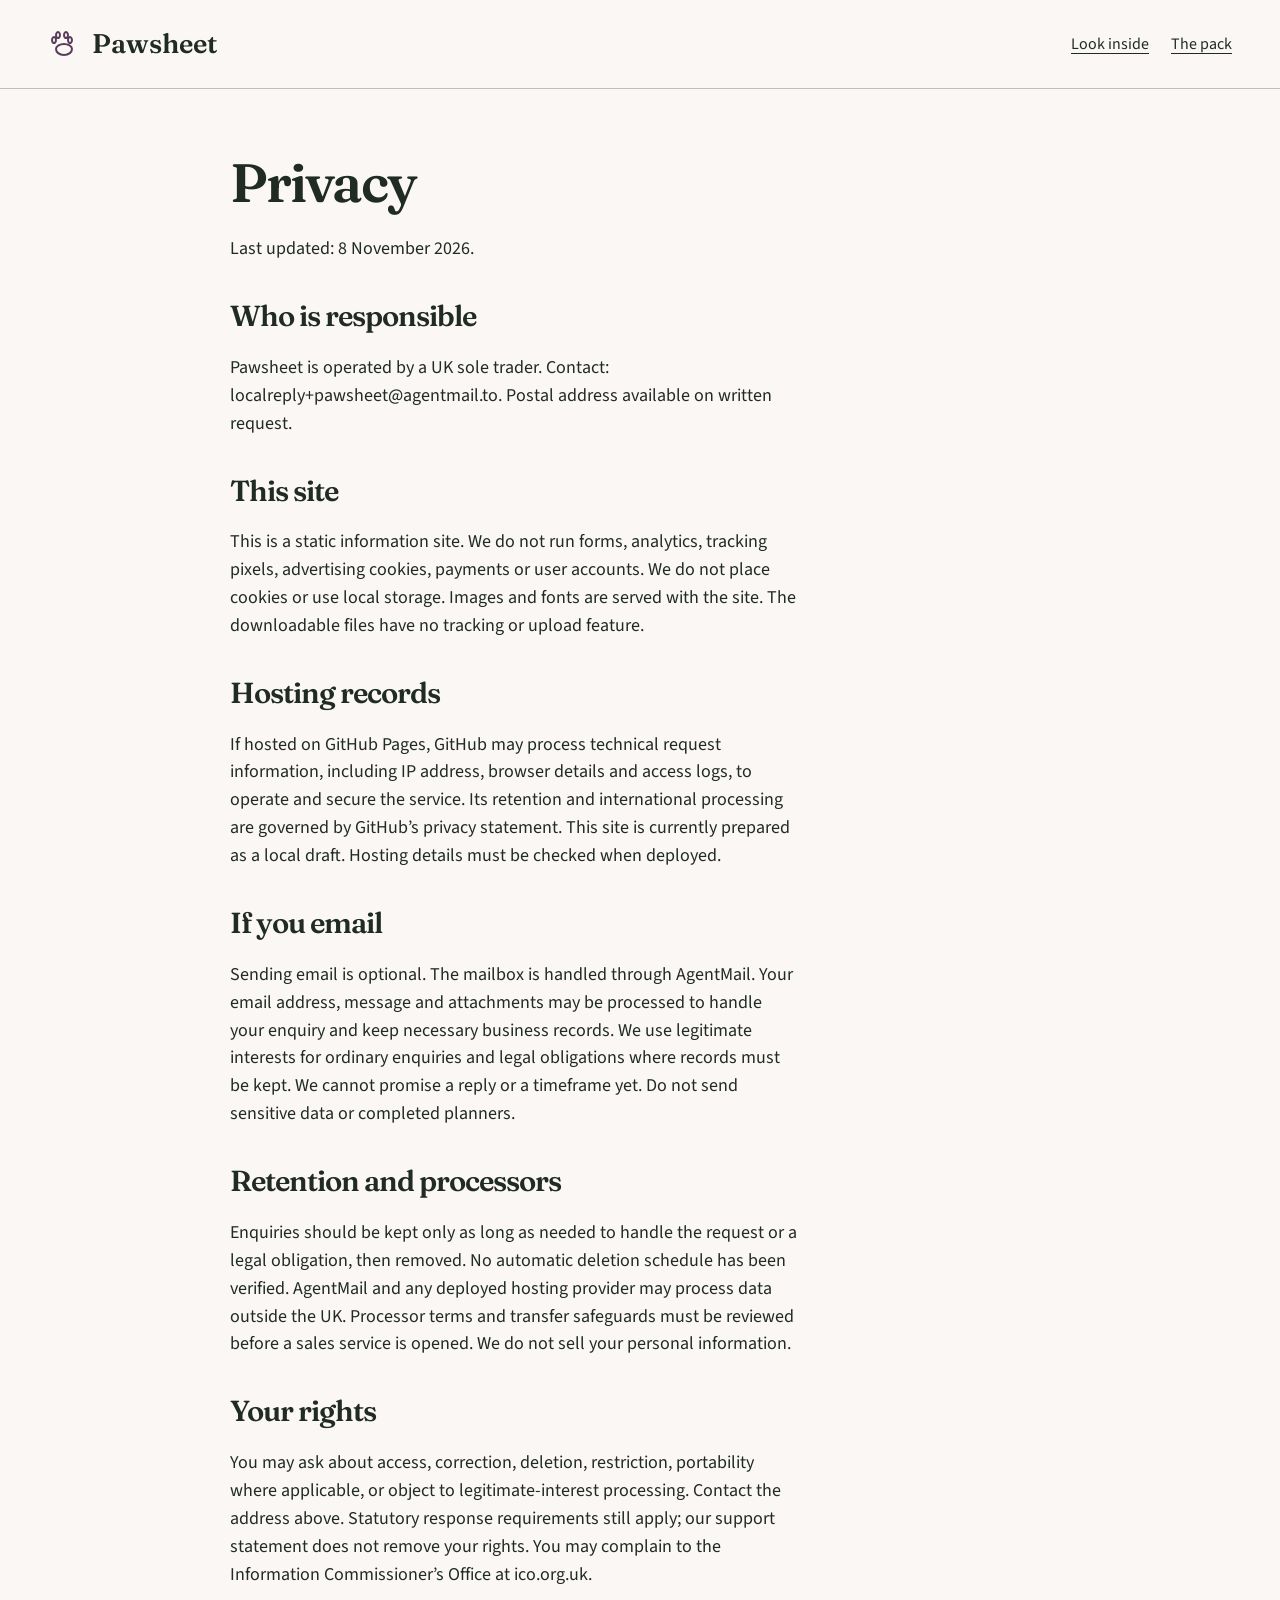
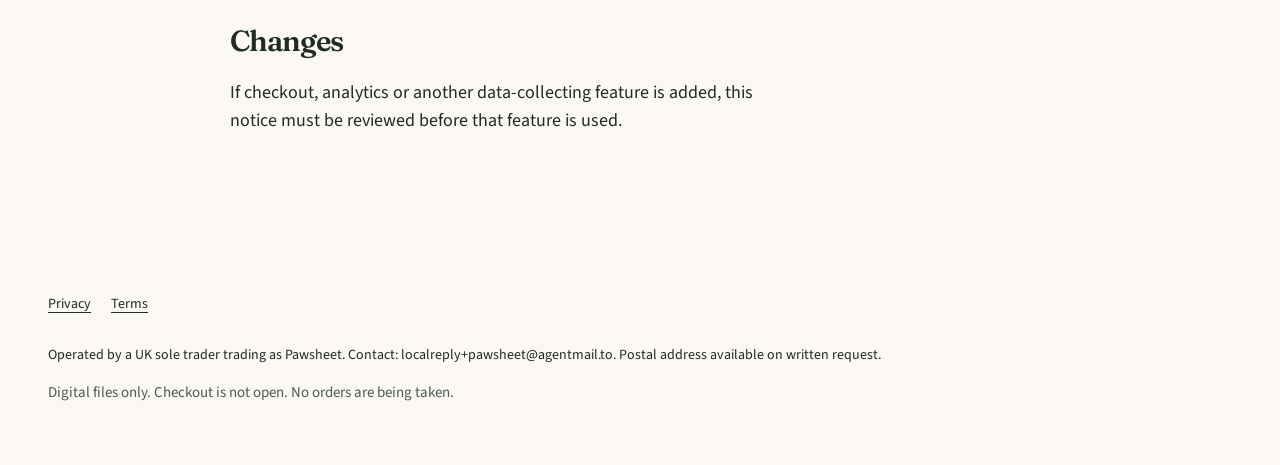
==== privacy.html @ e4074ee9 "Launch Pawsheet coming-soon page (no checkout, no downloads)" ====
<!doctype html><html lang="en-GB"><head><meta charset="utf-8"><meta name="viewport" content="width=device-width, initial-scale=1"><meta http-equiv="Content-Security-Policy" content="default-src 'none'; script-src 'none'; style-src 'self'; font-src 'self'; img-src 'self'; connect-src 'self'; object-src 'none'; base-uri 'none'; form-action 'none'"><meta name="referrer" content="strict-origin-when-cross-origin"><title>Privacy | Pawsheet</title><meta name="description" content="Privacy for Pawsheet"><meta property="og:title" content="Privacy | Pawsheet"><meta property="og:description" content="Privacy for Pawsheet"><meta property="og:type" content="website"><meta property="og:image" content="https://evanturner557-del.github.io/pawsheet/assets/preview-1.webp"><link rel="canonical" href="https://evanturner557-del.github.io/pawsheet/"><link rel="icon" type="image/svg+xml" href="assets/mark.svg"><link rel="stylesheet" href="assets/tokens.css"><link rel="stylesheet" href="assets/site.css"></head><body><a class="skip" href="#main">Skip to content</a><header><div class="wrap nav"><a class="logo" href="index.html"><img src="assets/mark.svg" width="32" height="32" alt="">Pawsheet</a><nav aria-label="Main navigation" class="navlinks"><a href="index.html#inside">Look inside</a><a href="index.html#details">The pack</a></nav></div></header><main id="main" class="wrap document"><h1>Privacy</h1><p>Last updated: 8 November 2026.</p><h2>Who is responsible</h2><p>Pawsheet is operated by a UK sole trader. Contact: localreply+pawsheet@agentmail.to. Postal address available on written request.</p><h2>This site</h2><p>This is a static information site. We do not run forms, analytics, tracking pixels, advertising cookies, payments or user accounts. We do not place cookies or use local storage. Images and fonts are served with the site. The downloadable files have no tracking or upload feature.</p><h2>Hosting records</h2><p>If hosted on GitHub Pages, GitHub may process technical request information, including IP address, browser details and access logs, to operate and secure the service. Its retention and international processing are governed by GitHub’s privacy statement. This site is currently prepared as a local draft. Hosting details must be checked when deployed.</p><h2>If you email</h2><p>Sending email is optional. The mailbox is handled through AgentMail. Your email address, message and attachments may be processed to handle your enquiry and keep necessary business records. We use legitimate interests for ordinary enquiries and legal obligations where records must be kept. We cannot promise a reply or a timeframe yet. Do not send sensitive data or completed planners.</p><h2>Retention and processors</h2><p>Enquiries should be kept only as long as needed to handle the request or a legal obligation, then removed. No automatic deletion schedule has been verified. AgentMail and any deployed hosting provider may process data outside the UK. Processor terms and transfer safeguards must be reviewed before a sales service is opened. We do not sell your personal information.</p><h2>Your rights</h2><p>You may ask about access, correction, deletion, restriction, portability where applicable, or object to legitimate-interest processing. Contact the address above. Statutory response requirements still apply; our support statement does not remove your rights. You may complain to the Information Commissioner’s Office at ico.org.uk.</p><h2>Changes</h2><p>If checkout, analytics or another data-collecting feature is added, this notice must be reviewed before that feature is used.</p></main><footer><div class="wrap"><nav class="footerlinks" aria-label="Legal"><a href="privacy.html">Privacy</a><a href="terms.html">Terms</a></nav><p class="legal">Operated by a UK sole trader trading as Pawsheet. Contact: localreply+pawsheet@agentmail.to. Postal address available on written request.</p><p class="quiet">Digital files only. Checkout is not open. No orders are being taken.</p></div></footer></body></html>
---- assets/tokens.css ----
:root{--primary:#5a3d5c;--accent:#f3c9a0;--paper:#fbf7f4;--ink:#202b25;--muted:#4b5c50;--line:#b8c3b8;--soft:#edf1e9;--success:#28603d;--warning:#795400;--danger:#9b2525;--neutral-0:#ffffff;--neutral-1:#f8f9f7;--neutral-2:#eff1ed;--neutral-3:#e0e5de;--neutral-4:#c5cec2;--neutral-5:#8a9787;--neutral-6:#62705f;--neutral-7:#3d4b3b;--neutral-8:#202b20;}
---- assets/site.css ----
@font-face{font-family:Text;src:url(fonts/source-sans-3-latin-wght-normal.woff2) format('woff2');font-display:swap}@font-face{font-family:Display;src:url(fonts/fraunces-latin-wght-normal.woff2) format('woff2');font-display:swap}*{box-sizing:border-box}html{scroll-behavior:smooth}body{margin:0;background:var(--paper);color:var(--ink);font-family:Text,Arial,sans-serif;font-size:18px;line-height:1.55}a{color:inherit;text-underline-offset:4px}a:hover{text-decoration-thickness:2px}a:focus-visible,button:focus-visible,summary:focus-visible{outline:3px solid var(--primary);outline-offset:5px}img{max-width:100%;height:auto;display:block}h1,h2,h3,p{margin-top:0}h1,h2{font-family:Display,serif;font-weight:600;letter-spacing:-.035em;line-height:1.06}h1{font-size:clamp(44px,5.8vw,76px);max-width:12ch;margin-bottom:24px}h2{font-size:clamp(34px,4vw,48px);margin-bottom:22px}h3{font-size:23px;line-height:1.2;letter-spacing:-.015em}p{max-width:63ch}button,a{touch-action:manipulation}button{font-family:inherit}button[disabled]{opacity:1;cursor:not-allowed;background:var(--primary);color:#fff;border:2px solid var(--primary);padding:14px 25px;border-radius:6px;font-size:18px;font-weight:700;min-height:52px}header{border-bottom:1px solid var(--line)}.wrap{width:min(1184px,calc(100% - 64px));margin-inline:auto}.nav{display:flex;align-items:center;justify-content:space-between;min-height:88px;gap:20px}.logo{display:flex;align-items:center;gap:12px;font-family:Display,serif;font-size:27px;text-decoration:none;font-weight:600}.logo img{width:32px;height:32px}.navlinks{display:flex;gap:22px}.navlinks a{font-size:16px;min-height:44px;display:inline-flex;align-items:center}.skip{position:absolute;left:-9999px;top:10px;background:white;padding:12px;z-index:9}.skip:focus{left:12px}.hero{display:grid;grid-template-columns:1fr 1fr;gap:70px;align-items:center;padding:64px 0 72px}.eyebrow{font-size:12px;letter-spacing:.14em;font-weight:700;color:var(--primary);margin-bottom:20px}.lede{font-size:21px;line-height:1.5;max-width:38ch}.pricebar{display:flex;gap:23px;align-items:center;margin:26px 0 12px}.price{font-size:34px;font-weight:700;letter-spacing:-.04em;line-height:1}.price small{display:block;font-size:14px;font-weight:400;letter-spacing:0;margin-top:7px;line-height:1.4}.quiet{font-size:15px;color:var(--muted)}.hero-visual{margin:0;position:relative;background:var(--accent);padding:26px 34px 18px;border-radius:100px 8px 8px 8px}.hero-visual img{width:100%;box-shadow:0 14px 35px #0002;border:1px solid #22372b30}.hero-visual figcaption{font-size:13px;margin-top:18px;font-weight:600;color:var(--ink);line-height:1.4}.strip{background:var(--primary);color:white}.strip .wrap{display:flex;justify-content:space-between;gap:20px;padding-block:21px;font-size:16px}.section{padding:88px 0}.sectionhead{max-width:650px}.proofgrid{display:grid;grid-template-columns:1fr 1fr;gap:32px;margin-top:38px}.proof{margin:0}.proofpic{background:white;border:1px solid var(--line);padding:26px;border-radius:8px}.proofpic img{max-height:560px;width:100%;object-fit:contain;object-position:top}.proof figcaption{padding:18px 0}.proof figcaption strong{display:block;font-size:22px;margin-bottom:7px}.proof figcaption span{font-size:17px;color:var(--muted)}.how{background:var(--soft);border-block:1px solid var(--line)}.steps{display:grid;grid-template-columns:repeat(3,1fr);gap:36px;margin-top:36px;counter-reset:step}.step img{height:160px;width:100%;object-fit:cover;object-position:top;border:1px solid var(--line);margin-bottom:25px;background:white}.step h3:before{counter-increment:step;content:'0' counter(step) ' / ';color:var(--primary);font-size:15px}.step p{font-size:17px}.pricegrid{display:grid;grid-template-columns:1fr 1fr;gap:90px;align-items:start}.pricecard{background:#fff;border:1px solid var(--primary);border-top:7px solid var(--primary);padding:35px;border-radius:6px}.pricecard .large{font-size:54px;line-height:1;letter-spacing:-.05em;font-weight:700;margin:24px 0 12px}.list{padding-left:21px}.list li{margin-bottom:11px}.fine{font-size:15px}.faq{max-width:840px;margin:auto}.faq details{border-bottom:1px solid var(--line);padding:10px 0}.faq summary{font-weight:600;cursor:pointer;min-height:52px;padding:12px 32px 12px 0;line-height:1.5;font-size:20px}.faq details p{padding-right:30px;font-size:17px}.final{text-align:center;background:var(--accent);padding:62px 20px}.final p{margin-inline:auto}.final h2{max-width:20ch;margin-inline:auto}footer{padding:40px 0 46px;font-size:14px}.footerlinks{display:flex;gap:20px;flex-wrap:wrap;margin-bottom:18px}.footerlinks a{min-height:44px;display:flex;align-items:center}.legal{max-width:900px;overflow-wrap:anywhere}main.document{max-width:820px;padding:65px 0 90px}.document h1{font-size:54px;max-width:none}.document h2{font-size:29px;margin-top:38px}.document p,.document li{font-size:18px}.badge{font-size:14px;font-weight:600;color:var(--primary)}.sr{position:absolute;width:1px;height:1px;overflow:hidden;clip:rect(0,0,0,0)}@media(max-width:800px){.wrap{width:calc(100% - 40px)}.hero{gap:34px;padding:40px 0 45px}.nav{min-height:72px}.logo{font-size:24px}.navlinks{gap:14px}.navlinks a{font-size:14px}.hero-visual{padding:24px 20px 16px;border-top-left-radius:65px}.lede{font-size:19px}.section{padding:60px 0}.pricegrid{gap:35px}.steps{gap:22px}.pricecard{padding:25px}.proofpic{padding:18px}}@media(max-width:600px){.hero{display:block;padding-top:32px}.eyebrow{font-size:10px;margin-bottom:15px}h1{font-size:45px;max-width:12ch;margin-bottom:19px}.hero .lede{font-size:18px;line-height:1.5;margin-bottom:18px}.hero-visual{margin-top:32px;padding:26px 30px 17px}.pricebar{margin:21px 0 10px;gap:21px}.price{font-size:31px}.quiet{font-size:14px}.navlinks a{font-size:13px}.navlinks a:last-child{display:none}.logo{font-size:23px}.strip .wrap{display:grid;grid-template-columns:1fr;gap:8px;padding-block:20px}.proofgrid,.steps,.pricegrid{grid-template-columns:1fr;gap:24px}.proofgrid{margin-top:28px}.step{display:grid;grid-template-columns:86px 1fr;column-gap:19px}.step img{grid-row:1/3;height:118px;margin:0}.step h3{font-size:21px;margin-bottom:10px}.step p{font-size:16px}.pricegrid{gap:30px}.section{padding:52px 0}.proofpic img{max-height:430px}.final{padding:46px 20px}.document h1{font-size:40px}.document h2{font-size:27px}.navlinks{gap:10px}.legal{font-size:13px}.faq summary{font-size:18px}}@media(prefers-reduced-motion:reduce){html{scroll-behavior:auto}}
.glance{font-size:17px;line-height:1.5;background:var(--soft);border-left:4px solid var(--primary);padding:12px 16px;margin:0 0 22px;max-width:56ch}
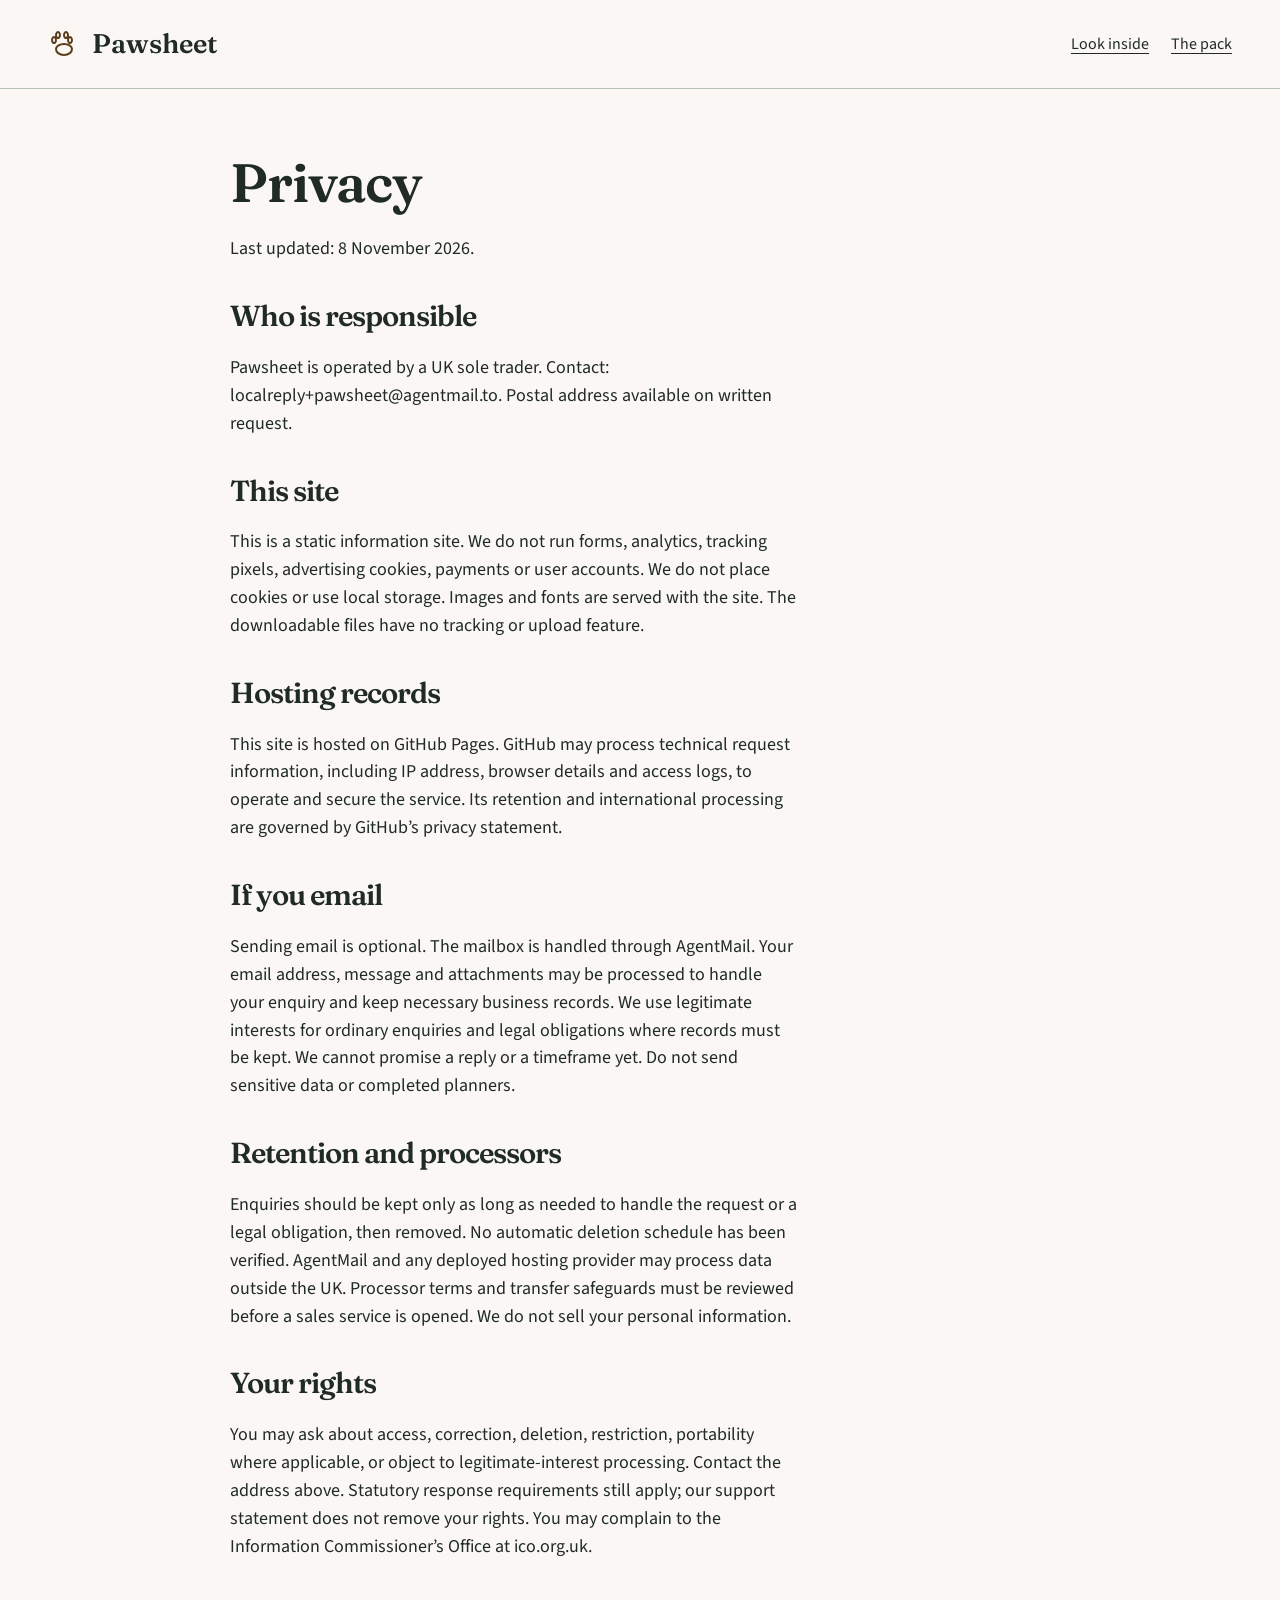
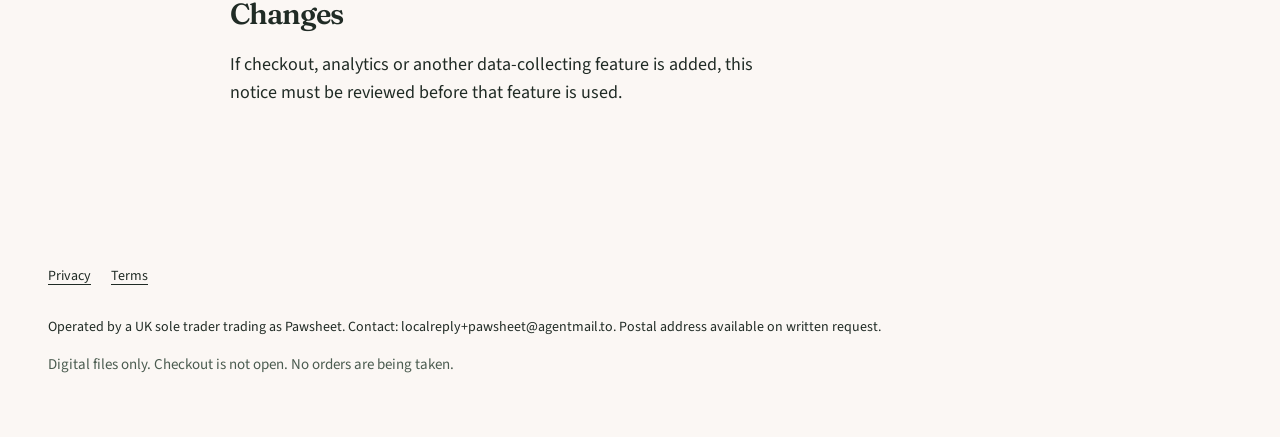
==== commit 5c8ac1ff: "Brown palette (no plum), H1 fits on small phones, plain privacy wording" ====
--- a/privacy.html
+++ b/privacy.html
@@ -1 +1 @@
-<!doctype html><html lang="en-GB"><head><meta charset="utf-8"><meta name="viewport" content="width=device-width, initial-scale=1"><meta http-equiv="Content-Security-Policy" content="default-src 'none'; script-src 'none'; style-src 'self'; font-src 'self'; img-src 'self'; connect-src 'self'; object-src 'none'; base-uri 'none'; form-action 'none'"><meta name="referrer" content="strict-origin-when-cross-origin"><title>Privacy | Pawsheet</title><meta name="description" content="Privacy for Pawsheet"><meta property="og:title" content="Privacy | Pawsheet"><meta property="og:description" content="Privacy for Pawsheet"><meta property="og:type" content="website"><meta property="og:image" content="https://evanturner557-del.github.io/pawsheet/assets/preview-1.webp"><link rel="canonical" href="https://evanturner557-del.github.io/pawsheet/"><link rel="icon" type="image/svg+xml" href="assets/mark.svg"><link rel="stylesheet" href="assets/tokens.css"><link rel="stylesheet" href="assets/site.css"></head><body><a class="skip" href="#main">Skip to content</a><header><div class="wrap nav"><a class="logo" href="index.html"><img src="assets/mark.svg" width="32" height="32" alt="">Pawsheet</a><nav aria-label="Main navigation" class="navlinks"><a href="index.html#inside">Look inside</a><a href="index.html#details">The pack</a></nav></div></header><main id="main" class="wrap document"><h1>Privacy</h1><p>Last updated: 8 November 2026.</p><h2>Who is responsible</h2><p>Pawsheet is operated by a UK sole trader. Contact: localreply+pawsheet@agentmail.to. Postal address available on written request.</p><h2>This site</h2><p>This is a static information site. We do not run forms, analytics, tracking pixels, advertising cookies, payments or user accounts. We do not place cookies or use local storage. Images and fonts are served with the site. The downloadable files have no tracking or upload feature.</p><h2>Hosting records</h2><p>If hosted on GitHub Pages, GitHub may process technical request information, including IP address, browser details and access logs, to operate and secure the service. Its retention and international processing are governed by GitHub’s privacy statement. This site is currently prepared as a local draft. Hosting details must be checked when deployed.</p><h2>If you email</h2><p>Sending email is optional. The mailbox is handled through AgentMail. Your email address, message and attachments may be processed to handle your enquiry and keep necessary business records. We use legitimate interests for ordinary enquiries and legal obligations where records must be kept. We cannot promise a reply or a timeframe yet. Do not send sensitive data or completed planners.</p><h2>Retention and processors</h2><p>Enquiries should be kept only as long as needed to handle the request or a legal obligation, then removed. No automatic deletion schedule has been verified. AgentMail and any deployed hosting provider may process data outside the UK. Processor terms and transfer safeguards must be reviewed before a sales service is opened. We do not sell your personal information.</p><h2>Your rights</h2><p>You may ask about access, correction, deletion, restriction, portability where applicable, or object to legitimate-interest processing. Contact the address above. Statutory response requirements still apply; our support statement does not remove your rights. You may complain to the Information Commissioner’s Office at ico.org.uk.</p><h2>Changes</h2><p>If checkout, analytics or another data-collecting feature is added, this notice must be reviewed before that feature is used.</p></main><footer><div class="wrap"><nav class="footerlinks" aria-label="Legal"><a href="privacy.html">Privacy</a><a href="terms.html">Terms</a></nav><p class="legal">Operated by a UK sole trader trading as Pawsheet. Contact: localreply+pawsheet@agentmail.to. Postal address available on written request.</p><p class="quiet">Digital files only. Checkout is not open. No orders are being taken.</p></div></footer></body></html>+<!doctype html><html lang="en-GB"><head><meta charset="utf-8"><meta name="viewport" content="width=device-width, initial-scale=1"><meta http-equiv="Content-Security-Policy" content="default-src 'none'; script-src 'none'; style-src 'self'; font-src 'self'; img-src 'self'; connect-src 'self'; object-src 'none'; base-uri 'none'; form-action 'none'"><meta name="referrer" content="strict-origin-when-cross-origin"><title>Privacy | Pawsheet</title><meta name="description" content="Privacy for Pawsheet"><meta property="og:title" content="Privacy | Pawsheet"><meta property="og:description" content="Privacy for Pawsheet"><meta property="og:type" content="website"><meta property="og:image" content="https://evanturner557-del.github.io/pawsheet/assets/preview-1.webp"><link rel="canonical" href="https://evanturner557-del.github.io/pawsheet/"><link rel="icon" type="image/svg+xml" href="assets/mark.svg"><link rel="stylesheet" href="assets/tokens.css"><link rel="stylesheet" href="assets/site.css"></head><body><a class="skip" href="#main">Skip to content</a><header><div class="wrap nav"><a class="logo" href="index.html"><img src="assets/mark.svg" width="32" height="32" alt="">Pawsheet</a><nav aria-label="Main navigation" class="navlinks"><a href="index.html#inside">Look inside</a><a href="index.html#details">The pack</a></nav></div></header><main id="main" class="wrap document"><h1>Privacy</h1><p>Last updated: 8 November 2026.</p><h2>Who is responsible</h2><p>Pawsheet is operated by a UK sole trader. Contact: localreply+pawsheet@agentmail.to. Postal address available on written request.</p><h2>This site</h2><p>This is a static information site. We do not run forms, analytics, tracking pixels, advertising cookies, payments or user accounts. We do not place cookies or use local storage. Images and fonts are served with the site. The downloadable files have no tracking or upload feature.</p><h2>Hosting records</h2><p>This site is hosted on GitHub Pages. GitHub may process technical request information, including IP address, browser details and access logs, to operate and secure the service. Its retention and international processing are governed by GitHub’s privacy statement. </p><h2>If you email</h2><p>Sending email is optional. The mailbox is handled through AgentMail. Your email address, message and attachments may be processed to handle your enquiry and keep necessary business records. We use legitimate interests for ordinary enquiries and legal obligations where records must be kept. We cannot promise a reply or a timeframe yet. Do not send sensitive data or completed planners.</p><h2>Retention and processors</h2><p>Enquiries should be kept only as long as needed to handle the request or a legal obligation, then removed. No automatic deletion schedule has been verified. AgentMail and any deployed hosting provider may process data outside the UK. Processor terms and transfer safeguards must be reviewed before a sales service is opened. We do not sell your personal information.</p><h2>Your rights</h2><p>You may ask about access, correction, deletion, restriction, portability where applicable, or object to legitimate-interest processing. Contact the address above. Statutory response requirements still apply; our support statement does not remove your rights. You may complain to the Information Commissioner’s Office at ico.org.uk.</p><h2>Changes</h2><p>If checkout, analytics or another data-collecting feature is added, this notice must be reviewed before that feature is used.</p></main><footer><div class="wrap"><nav class="footerlinks" aria-label="Legal"><a href="privacy.html">Privacy</a><a href="terms.html">Terms</a></nav><p class="legal">Operated by a UK sole trader trading as Pawsheet. Contact: localreply+pawsheet@agentmail.to. Postal address available on written request.</p><p class="quiet">Digital files only. Checkout is not open. No orders are being taken.</p></div></footer></body></html>
--- a/assets/tokens.css
+++ b/assets/tokens.css
@@ -1 +1 @@
-:root{--primary:#5a3d5c;--accent:#f3c9a0;--paper:#fbf7f4;--ink:#202b25;--muted:#4b5c50;--line:#b8c3b8;--soft:#edf1e9;--success:#28603d;--warning:#795400;--danger:#9b2525;--neutral-0:#ffffff;--neutral-1:#f8f9f7;--neutral-2:#eff1ed;--neutral-3:#e0e5de;--neutral-4:#c5cec2;--neutral-5:#8a9787;--neutral-6:#62705f;--neutral-7:#3d4b3b;--neutral-8:#202b20;}+:root{--primary:#5A3E1B;--accent:#f3c9a0;--paper:#fbf7f4;--ink:#202b25;--muted:#4b5c50;--line:#b8c3b8;--soft:#edf1e9;--success:#28603d;--warning:#795400;--danger:#9b2525;--neutral-0:#ffffff;--neutral-1:#f8f9f7;--neutral-2:#eff1ed;--neutral-3:#e0e5de;--neutral-4:#c5cec2;--neutral-5:#8a9787;--neutral-6:#62705f;--neutral-7:#3d4b3b;--neutral-8:#202b20;}
--- a/assets/site.css
+++ b/assets/site.css
@@ -1,2 +1,8 @@
-@font-face{font-family:Text;src:url(fonts/source-sans-3-latin-wght-normal.woff2) format('woff2');font-display:swap}@font-face{font-family:Display;src:url(fonts/fraunces-latin-wght-normal.woff2) format('woff2');font-display:swap}*{box-sizing:border-box}html{scroll-behavior:smooth}body{margin:0;background:var(--paper);color:var(--ink);font-family:Text,Arial,sans-serif;font-size:18px;line-height:1.55}a{color:inherit;text-underline-offset:4px}a:hover{text-decoration-thickness:2px}a:focus-visible,button:focus-visible,summary:focus-visible{outline:3px solid var(--primary);outline-offset:5px}img{max-width:100%;height:auto;display:block}h1,h2,h3,p{margin-top:0}h1,h2{font-family:Display,serif;font-weight:600;letter-spacing:-.035em;line-height:1.06}h1{font-size:clamp(44px,5.8vw,76px);max-width:12ch;margin-bottom:24px}h2{font-size:clamp(34px,4vw,48px);margin-bottom:22px}h3{font-size:23px;line-height:1.2;letter-spacing:-.015em}p{max-width:63ch}button,a{touch-action:manipulation}button{font-family:inherit}button[disabled]{opacity:1;cursor:not-allowed;background:var(--primary);color:#fff;border:2px solid var(--primary);padding:14px 25px;border-radius:6px;font-size:18px;font-weight:700;min-height:52px}header{border-bottom:1px solid var(--line)}.wrap{width:min(1184px,calc(100% - 64px));margin-inline:auto}.nav{display:flex;align-items:center;justify-content:space-between;min-height:88px;gap:20px}.logo{display:flex;align-items:center;gap:12px;font-family:Display,serif;font-size:27px;text-decoration:none;font-weight:600}.logo img{width:32px;height:32px}.navlinks{display:flex;gap:22px}.navlinks a{font-size:16px;min-height:44px;display:inline-flex;align-items:center}.skip{position:absolute;left:-9999px;top:10px;background:white;padding:12px;z-index:9}.skip:focus{left:12px}.hero{display:grid;grid-template-columns:1fr 1fr;gap:70px;align-items:center;padding:64px 0 72px}.eyebrow{font-size:12px;letter-spacing:.14em;font-weight:700;color:var(--primary);margin-bottom:20px}.lede{font-size:21px;line-height:1.5;max-width:38ch}.pricebar{display:flex;gap:23px;align-items:center;margin:26px 0 12px}.price{font-size:34px;font-weight:700;letter-spacing:-.04em;line-height:1}.price small{display:block;font-size:14px;font-weight:400;letter-spacing:0;margin-top:7px;line-height:1.4}.quiet{font-size:15px;color:var(--muted)}.hero-visual{margin:0;position:relative;background:var(--accent);padding:26px 34px 18px;border-radius:100px 8px 8px 8px}.hero-visual img{width:100%;box-shadow:0 14px 35px #0002;border:1px solid #22372b30}.hero-visual figcaption{font-size:13px;margin-top:18px;font-weight:600;color:var(--ink);line-height:1.4}.strip{background:var(--primary);color:white}.strip .wrap{display:flex;justify-content:space-between;gap:20px;padding-block:21px;font-size:16px}.section{padding:88px 0}.sectionhead{max-width:650px}.proofgrid{display:grid;grid-template-columns:1fr 1fr;gap:32px;margin-top:38px}.proof{margin:0}.proofpic{background:white;border:1px solid var(--line);padding:26px;border-radius:8px}.proofpic img{max-height:560px;width:100%;object-fit:contain;object-position:top}.proof figcaption{padding:18px 0}.proof figcaption strong{display:block;font-size:22px;margin-bottom:7px}.proof figcaption span{font-size:17px;color:var(--muted)}.how{background:var(--soft);border-block:1px solid var(--line)}.steps{display:grid;grid-template-columns:repeat(3,1fr);gap:36px;margin-top:36px;counter-reset:step}.step img{height:160px;width:100%;object-fit:cover;object-position:top;border:1px solid var(--line);margin-bottom:25px;background:white}.step h3:before{counter-increment:step;content:'0' counter(step) ' / ';color:var(--primary);font-size:15px}.step p{font-size:17px}.pricegrid{display:grid;grid-template-columns:1fr 1fr;gap:90px;align-items:start}.pricecard{background:#fff;border:1px solid var(--primary);border-top:7px solid var(--primary);padding:35px;border-radius:6px}.pricecard .large{font-size:54px;line-height:1;letter-spacing:-.05em;font-weight:700;margin:24px 0 12px}.list{padding-left:21px}.list li{margin-bottom:11px}.fine{font-size:15px}.faq{max-width:840px;margin:auto}.faq details{border-bottom:1px solid var(--line);padding:10px 0}.faq summary{font-weight:600;cursor:pointer;min-height:52px;padding:12px 32px 12px 0;line-height:1.5;font-size:20px}.faq details p{padding-right:30px;font-size:17px}.final{text-align:center;background:var(--accent);padding:62px 20px}.final p{margin-inline:auto}.final h2{max-width:20ch;margin-inline:auto}footer{padding:40px 0 46px;font-size:14px}.footerlinks{display:flex;gap:20px;flex-wrap:wrap;margin-bottom:18px}.footerlinks a{min-height:44px;display:flex;align-items:center}.legal{max-width:900px;overflow-wrap:anywhere}main.document{max-width:820px;padding:65px 0 90px}.document h1{font-size:54px;max-width:none}.document h2{font-size:29px;margin-top:38px}.document p,.document li{font-size:18px}.badge{font-size:14px;font-weight:600;color:var(--primary)}.sr{position:absolute;width:1px;height:1px;overflow:hidden;clip:rect(0,0,0,0)}@media(max-width:800px){.wrap{width:calc(100% - 40px)}.hero{gap:34px;padding:40px 0 45px}.nav{min-height:72px}.logo{font-size:24px}.navlinks{gap:14px}.navlinks a{font-size:14px}.hero-visual{padding:24px 20px 16px;border-top-left-radius:65px}.lede{font-size:19px}.section{padding:60px 0}.pricegrid{gap:35px}.steps{gap:22px}.pricecard{padding:25px}.proofpic{padding:18px}}@media(max-width:600px){.hero{display:block;padding-top:32px}.eyebrow{font-size:10px;margin-bottom:15px}h1{font-size:45px;max-width:12ch;margin-bottom:19px}.hero .lede{font-size:18px;line-height:1.5;margin-bottom:18px}.hero-visual{margin-top:32px;padding:26px 30px 17px}.pricebar{margin:21px 0 10px;gap:21px}.price{font-size:31px}.quiet{font-size:14px}.navlinks a{font-size:13px}.navlinks a:last-child{display:none}.logo{font-size:23px}.strip .wrap{display:grid;grid-template-columns:1fr;gap:8px;padding-block:20px}.proofgrid,.steps,.pricegrid{grid-template-columns:1fr;gap:24px}.proofgrid{margin-top:28px}.step{display:grid;grid-template-columns:86px 1fr;column-gap:19px}.step img{grid-row:1/3;height:118px;margin:0}.step h3{font-size:21px;margin-bottom:10px}.step p{font-size:16px}.pricegrid{gap:30px}.section{padding:52px 0}.proofpic img{max-height:430px}.final{padding:46px 20px}.document h1{font-size:40px}.document h2{font-size:27px}.navlinks{gap:10px}.legal{font-size:13px}.faq summary{font-size:18px}}@media(prefers-reduced-motion:reduce){html{scroll-behavior:auto}}
+@font-face{font-family:Text;src:url(fonts/source-sans-3-latin-wght-normal.woff2) format('woff2');font-display:swap}@font-face{font-family:Display;src:url(fonts/fraunces-latin-wght-normal.woff2) format('woff2');font-display:swap}*{box-sizing:border-box}html{scroll-behavior:smooth}body{margin:0;background:var(--paper);color:var(--ink);font-family:Text,Arial,sans-serif;font-size:18px;line-height:1.55}a{color:inherit;text-underline-offset:4px}a:hover{text-decoration-thickness:2px}a:focus-visible,button:focus-visible,summary:focus-visible{outline:3px solid var(--primary);outline-offset:5px}img{max-width:100%;height:auto;display:block}h1,h2,h3,p{margin-top:0}h1,h2{font-family:Display,serif;font-weight:600;letter-spacing:-.035em;line-height:1.06}h1{font-size:clamp(1.85rem,6.5vw + .35rem,3.25rem);max-width:none;width:100%;margin-bottom:24px;text-wrap:balance;overflow-wrap:anywhere;letter-spacing:-.02em}h2{font-size:clamp(34px,4vw,48px);margin-bottom:22px}h3{font-size:23px;line-height:1.2;letter-spacing:-.015em}p{max-width:63ch}button,a{touch-action:manipulation}button{font-family:inherit}button[disabled]{opacity:1;cursor:not-allowed;background:var(--primary);color:#fff;border:2px solid var(--primary);padding:14px 25px;border-radius:6px;font-size:18px;font-weight:700;min-height:52px}header{border-bottom:1px solid var(--line)}.wrap{width:min(1184px,calc(100% - 64px));margin-inline:auto}.nav{display:flex;align-items:center;justify-content:space-between;min-height:88px;gap:20px}.logo{display:flex;align-items:center;gap:12px;font-family:Display,serif;font-size:27px;text-decoration:none;font-weight:600}.logo img{width:32px;height:32px}.navlinks{display:flex;gap:22px}.navlinks a{font-size:16px;min-height:44px;display:inline-flex;align-items:center}.skip{position:absolute;left:-9999px;top:10px;background:white;padding:12px;z-index:9}.skip:focus{left:12px}.hero{display:grid;grid-template-columns:1fr 1fr;gap:70px;align-items:center;padding:64px 0 72px}.eyebrow{font-size:12px;letter-spacing:.14em;font-weight:700;color:var(--primary);margin-bottom:20px}.lede{font-size:21px;line-height:1.5;max-width:38ch}.pricebar{display:flex;gap:23px;align-items:center;margin:26px 0 12px}.price{font-size:34px;font-weight:700;letter-spacing:-.04em;line-height:1}.price small{display:block;font-size:14px;font-weight:400;letter-spacing:0;margin-top:7px;line-height:1.4}.quiet{font-size:15px;color:var(--muted)}.hero-visual{margin:0;position:relative;background:var(--accent);padding:26px 34px 18px;border-radius:100px 8px 8px 8px}.hero-visual img{width:100%;box-shadow:0 14px 35px #0002;border:1px solid #22372b30}.hero-visual figcaption{font-size:13px;margin-top:18px;font-weight:600;color:var(--ink);line-height:1.4}.strip{background:var(--primary);color:white}.strip .wrap{display:flex;justify-content:space-between;gap:20px;padding-block:21px;font-size:16px}.section{padding:88px 0}.sectionhead{max-width:650px}.proofgrid{display:grid;grid-template-columns:1fr 1fr;gap:32px;margin-top:38px}.proof{margin:0}.proofpic{background:white;border:1px solid var(--line);padding:26px;border-radius:8px}.proofpic img{max-height:560px;width:100%;object-fit:contain;object-position:top}.proof figcaption{padding:18px 0}.proof figcaption strong{display:block;font-size:22px;margin-bottom:7px}.proof figcaption span{font-size:17px;color:var(--muted)}.how{background:var(--soft);border-block:1px solid var(--line)}.steps{display:grid;grid-template-columns:repeat(3,1fr);gap:36px;margin-top:36px;counter-reset:step}.step img{height:160px;width:100%;object-fit:cover;object-position:top;border:1px solid var(--line);margin-bottom:25px;background:white}.step h3:before{counter-increment:step;content:'0' counter(step) ' / ';color:var(--primary);font-size:15px}.step p{font-size:17px}.pricegrid{display:grid;grid-template-columns:1fr 1fr;gap:90px;align-items:start}.pricecard{background:#fff;border:1px solid var(--primary);border-top:7px solid var(--primary);padding:35px;border-radius:6px}.pricecard .large{font-size:54px;line-height:1;letter-spacing:-.05em;font-weight:700;margin:24px 0 12px}.list{padding-left:21px}.list li{margin-bottom:11px}.fine{font-size:15px}.faq{max-width:840px;margin:auto}.faq details{border-bottom:1px solid var(--line);padding:10px 0}.faq summary{font-weight:600;cursor:pointer;min-height:52px;padding:12px 32px 12px 0;line-height:1.5;font-size:20px}.faq details p{padding-right:30px;font-size:17px}.final{text-align:center;background:var(--accent);padding:62px 20px}.final p{margin-inline:auto}.final h2{max-width:20ch;margin-inline:auto}footer{padding:40px 0 46px;font-size:14px}.footerlinks{display:flex;gap:20px;flex-wrap:wrap;margin-bottom:18px}.footerlinks a{min-height:44px;display:flex;align-items:center}.legal{max-width:900px;overflow-wrap:anywhere}main.document{max-width:820px;padding:65px 0 90px}.document h1{font-size:54px;max-width:none}.document h2{font-size:29px;margin-top:38px}.document p,.document li{font-size:18px}.badge{font-size:14px;font-weight:600;color:var(--primary)}.sr{position:absolute;width:1px;height:1px;overflow:hidden;clip:rect(0,0,0,0)}@media(max-width:800px){.wrap{width:calc(100% - 40px)}.hero{gap:34px;padding:40px 0 45px}.nav{min-height:72px}.logo{font-size:24px}.navlinks{gap:14px}.navlinks a{font-size:14px}.hero-visual{padding:24px 20px 16px;border-top-left-radius:65px}.lede{font-size:19px}.section{padding:60px 0}.pricegrid{gap:35px}.steps{gap:22px}.pricecard{padding:25px}.proofpic{padding:18px}}@media(max-width:600px){.hero{display:block;padding-top:32px}.eyebrow{font-size:10px;margin-bottom:15px}h1{font-size:clamp(1.85rem,6.5vw + .35rem,2.6rem);max-width:none;width:100%;margin-bottom:19px;text-wrap:balance;overflow-wrap:anywhere;letter-spacing:-.02em}.hero .lede{font-size:18px;line-height:1.5;margin-bottom:18px}.hero-visual{margin-top:32px;padding:26px 30px 17px}.pricebar{margin:21px 0 10px;gap:21px}.price{font-size:31px}.quiet{font-size:14px}.navlinks a{font-size:13px}.navlinks a:last-child{display:none}.logo{font-size:23px}.strip .wrap{display:grid;grid-template-columns:1fr;gap:8px;padding-block:20px}.proofgrid,.steps,.pricegrid{grid-template-columns:1fr;gap:24px}.proofgrid{margin-top:28px}.step{display:grid;grid-template-columns:86px 1fr;column-gap:19px}.step img{grid-row:1/3;height:118px;margin:0}.step h3{font-size:21px;margin-bottom:10px}.step p{font-size:16px}.pricegrid{gap:30px}.section{padding:52px 0}.proofpic img{max-height:430px}.final{padding:46px 20px}.document h1{font-size:40px}.document h2{font-size:27px}.navlinks{gap:10px}.legal{font-size:13px}.faq summary{font-size:18px}}@media(prefers-reduced-motion:reduce){html{scroll-behavior:auto}}
 .glance{font-size:17px;line-height:1.5;background:var(--soft);border-left:4px solid var(--primary);padding:12px 16px;margin:0 0 22px;max-width:56ch}
+
+/* prep-d09-h1-overflow */html,body{overflow-x:clip}h1{overflow-wrap:break-word;text-wrap:balance}
+
+.hero>div:first-child{min-width:0;max-width:100%}h1{box-sizing:border-box;padding-inline:0}
+
+/* prep-d09-h1-track */h1{letter-spacing:-.02em!important}
